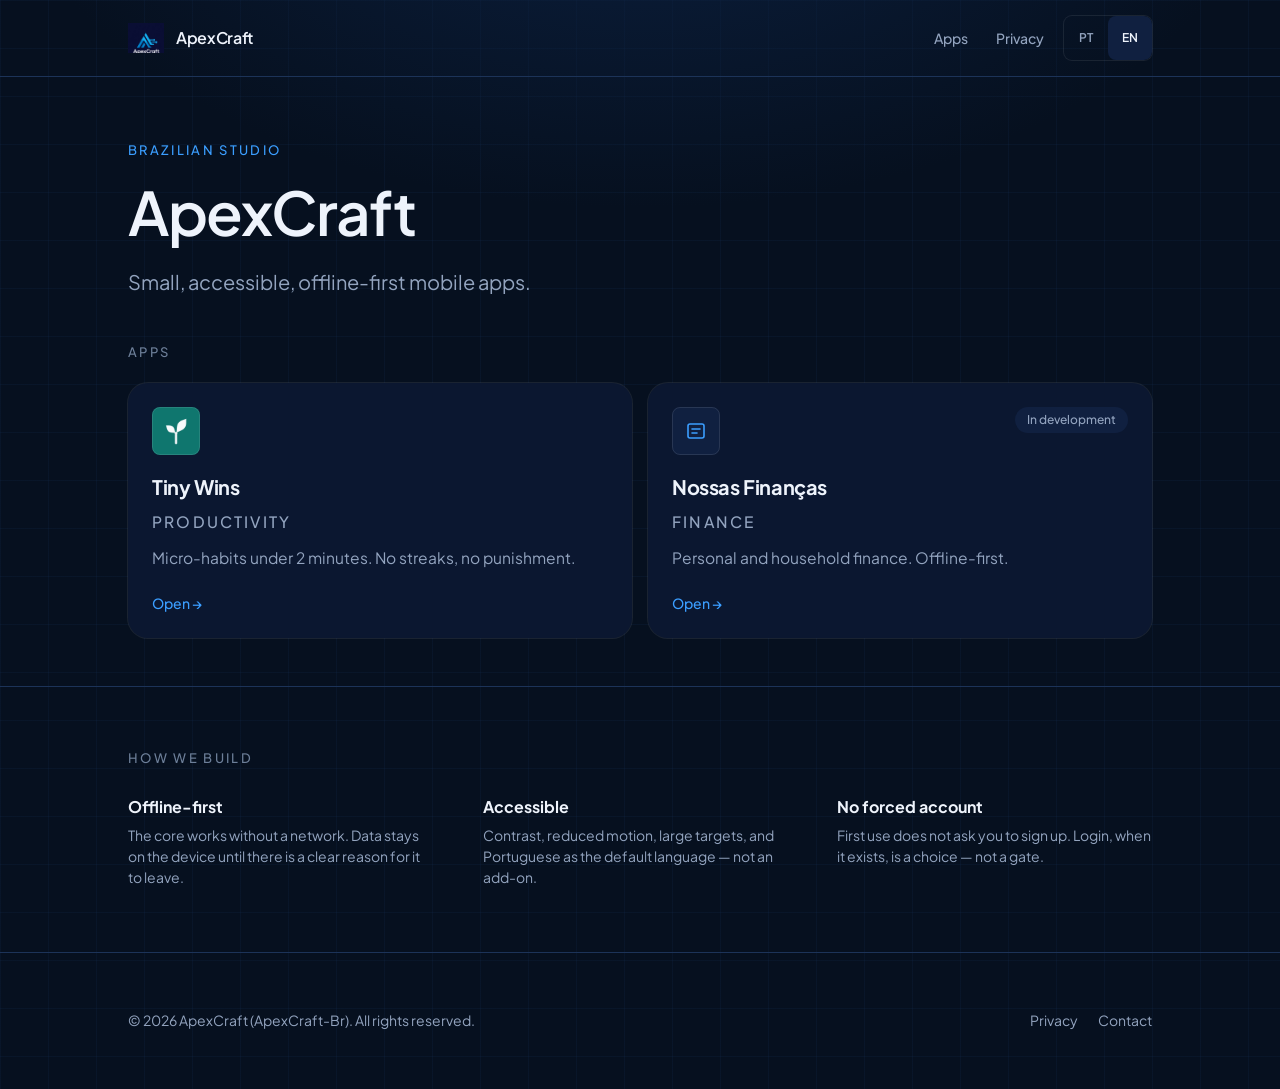
==== en/index.html @ 13cb4218 "Publish ApexCraft org hub and Tiny Wins privacy policy. Static GitHub Pages site: portfolio, short p" ====
<!DOCTYPE html>
<html lang="en">
<head>
  <meta charset="utf-8">
  <meta name="viewport" content="width=device-width, initial-scale=1">
  <title>ApexCraft — offline-first mobile apps</title>
  <meta name="description" content="Brazilian studio building small, accessible, offline-first mobile apps.">
  <meta name="theme-color" content="#06101F">
  <link rel="canonical" href="https://apexcraft-br.github.io/en/">
  <link rel="alternate" hreflang="pt-BR" href="https://apexcraft-br.github.io/">
  <link rel="alternate" hreflang="en" href="https://apexcraft-br.github.io/en/">
  <link rel="alternate" hreflang="x-default" href="https://apexcraft-br.github.io/">
  <link rel="icon" type="image/svg+xml" href="/assets/favicon.svg">
  <link rel="stylesheet" href="https://fonts.googleapis.com/css2?family=Plus+Jakarta+Sans:ital,wght@0,400;0,500;0,600;0,700;1,400&display=swap">
  <link rel="stylesheet" href="/assets/site.css">
  <meta property="og:title" content="ApexCraft — offline-first mobile apps">
  <meta property="og:description" content="Brazilian studio building small, accessible, offline-first mobile apps.">
  <meta property="og:url" content="https://apexcraft-br.github.io/en/">
  <meta property="og:image" content="https://apexcraft-br.github.io/assets/og.jpg">
  <meta property="og:type" content="website">
  <meta name="twitter:card" content="summary_large_image">
  
</head>
<body class="circuit">
  <a class="skip" href="#content">Skip to content</a>
  <header class="site-header">
    <div class="wrap header-inner">
      <a class="brand" href="/en/">
        <img src="/assets/apexcraft-mark.png" width="36" height="30" alt="">
        <span>ApexCraft</span>
      </a>
      <nav class="nav" aria-label="Primary">
        <a href="/en/#apps">Apps</a>
        <a href="/en/privacy/">Privacy</a>
        <div class="lang" role="group" aria-label="Language">
          <a href="/" lang="pt-BR" hreflang="pt-BR">PT</a>
          <a href="/en/" lang="en" hreflang="en" aria-current="true">EN</a>
        </div>
      </nav>
    </div>
  </header>
  <div id="content">
  <main>
    <section class="wrap hero">
      <p class="kicker">Brazilian studio</p>
      <h1>ApexCraft</h1>
      <p class="lede">Small, accessible, offline-first mobile apps.</p>
    </section>
    <section class="wrap" id="apps" aria-labelledby="apps-heading">
      <h2 class="section-label" id="apps-heading">Apps</h2>
      <ul class="grid-2"><li>
        <a class="card" href="/en/apps/tiny-wins/">
          <div class="card-top"><img class="icon-app" src="/assets/tiny-wins-icon.png" width="48" height="48" alt=""></div>
          <h3>Tiny Wins</h3>
          <p class="meta">Productivity</p>
          <p>Micro-habits under 2 minutes. No streaks, no punishment.</p>
          <span class="cta-row">Open →</span>
        </a>
      </li>
<li>
        <a class="card" href="/en/apps/our-finances/">
          <div class="card-top"><span class="icon-stub" aria-hidden="true"><svg viewBox="0 0 24 24" width="24" height="24" fill="none"><rect x="4" y="5" width="16" height="14" rx="2" stroke="currentColor" stroke-width="1.6"/><path d="M8 10h8M8 14h5" stroke="currentColor" stroke-width="1.6" stroke-linecap="round"/></svg></span><span class="badge">In development</span></div>
          <h3>Nossas Finanças</h3>
          <p class="meta">Finance</p>
          <p>Personal and household finance. Offline-first.</p>
          <span class="cta-row">Open →</span>
        </a>
      </li></ul>
    </section>
    <section class="principles" aria-labelledby="principles-heading">
      <div class="wrap">
        <h2 class="section-label" id="principles-heading">How we build</h2>
        <ul><li><h3>Offline-first</h3><p>The core works without a network. Data stays on the device until there is a clear reason for it to leave.</p></li><li><h3>Accessible</h3><p>Contrast, reduced motion, large targets, and Portuguese as the default language — not an add-on.</p></li><li><h3>No forced account</h3><p>First use does not ask you to sign up. Login, when it exists, is a choice — not a gate.</p></li></ul>
      </div>
    </section>
  </main></div>
  <footer class="site-footer">
    <div class="wrap footer-inner">
      <p>© 2026 ApexCraft (ApexCraft-Br). All rights reserved.</p>
      <p class="footer-links">
        <a href="/en/privacy/">Privacy</a>
        <a href="mailto:danieltodt@gmail.com">Contact</a>
      </p>
    </div>
  </footer>
</body>
</html>
---- assets/site.css ----
:root {
  --bg: #06101f;
  --surface: #0b1730;
  --elevated: #102040;
  --fg: #eef3fb;
  --muted: #93a4bf;
  --subtle: #6d7f99;
  --accent: #3b9eff;
  --accent-fg: #06101f;
  --border: #1c3358;
  --tw: #0f766e;
  --radius-sm: 8px;
  --radius-md: 12px;
  --radius-lg: 20px;
  --radius-xl: 28px;
  --shadow-border: 0 0 0 1px rgb(255 255 255 / 0.08);
  --shadow-border-hover: 0 0 0 1px rgb(255 255 255 / 0.14);
  --font: "Plus Jakarta Sans", ui-sans-serif, system-ui, sans-serif;
  --space-1: 4px;
  --space-2: 8px;
  --space-3: 12px;
  --space-4: 16px;
  --space-5: 24px;
  --space-6: 32px;
  --space-7: 48px;
  --space-8: 64px;
}

*,
*::before,
*::after {
  box-sizing: border-box;
}

html {
  -webkit-font-smoothing: antialiased;
  -moz-osx-font-smoothing: grayscale;
  background: var(--bg);
  color: var(--fg);
  scroll-behavior: smooth;
}

body {
  margin: 0;
  min-height: 100dvh;
  font-family: var(--font);
  background: var(--bg);
  color: var(--fg);
  line-height: 1.5;
}

body.circuit {
  background-color: var(--bg);
  background-image:
    radial-gradient(ellipse 80% 55% at 50% -15%, rgb(12 34 68 / 0.9), transparent 62%),
    linear-gradient(rgb(59 158 255 / 0.045) 1px, transparent 1px),
    linear-gradient(90deg, rgb(59 158 255 / 0.045) 1px, transparent 1px);
  background-size: auto, 48px 48px, 48px 48px;
}

img {
  max-width: 100%;
  height: auto;
}

a {
  color: inherit;
}

a:focus-visible,
button:focus-visible {
  outline: 2px solid var(--accent);
  outline-offset: 3px;
}

button:not(:disabled) {
  cursor: pointer;
  font: inherit;
}

h1,
h2,
h3 {
  text-wrap: balance;
  line-height: 1.15;
}

p {
  text-wrap: pretty;
}

.skip {
  position: absolute;
  left: 12px;
  top: 12px;
  z-index: 50;
  padding: 8px 16px;
  background: var(--accent);
  color: var(--accent-fg);
  border-radius: var(--radius-sm);
  text-decoration: none;
  transform: translateY(-200%);
}

.skip:focus {
  transform: none;
}

.wrap {
  width: min(64rem, calc(100% - 2.5rem));
  margin-inline: auto;
}

@media (min-width: 640px) {
  .wrap {
    width: min(64rem, calc(100% - 4rem));
  }
}

.site-header,
.site-footer {
  border-color: var(--border);
  border-style: solid;
  border-width: 0;
}

.site-header {
  border-bottom-width: 1px;
}

.site-footer {
  border-top-width: 1px;
}

.header-inner,
.footer-inner {
  display: flex;
  align-items: center;
  justify-content: space-between;
  gap: 16px;
  padding: 16px 0;
}

.brand {
  display: flex;
  align-items: center;
  gap: 12px;
  text-decoration: none;
  font-weight: 600;
  letter-spacing: -0.02em;
}

.brand img {
  width: 36px;
  height: 30px;
  object-fit: contain;
}

.nav {
  display: flex;
  align-items: center;
  gap: 4px;
}

.nav a {
  display: inline-flex;
  align-items: center;
  min-height: 44px;
  padding: 0 12px;
  text-decoration: none;
  color: var(--muted);
  font-size: 0.875rem;
  font-weight: 500;
  border-radius: var(--radius-sm);
}

.nav a:hover {
  color: var(--fg);
}

.lang {
  display: flex;
  margin-left: 4px;
  overflow: hidden;
  border-radius: var(--radius-sm);
  box-shadow: var(--shadow-border);
}

.lang a {
  min-width: 44px;
  justify-content: center;
  padding: 0 10px;
  font-size: 0.75rem;
  font-weight: 600;
  letter-spacing: 0.04em;
}

.lang a[aria-current="true"] {
  background: var(--elevated);
  color: var(--fg);
}

.hero {
  padding: 64px 0 48px;
}

.kicker {
  margin: 0;
  font-size: 0.8125rem;
  font-weight: 500;
  letter-spacing: 0.18em;
  text-transform: uppercase;
  color: var(--accent);
}

.hero h1 {
  margin: 16px 0 0;
  font-size: clamp(2.25rem, 6vw, 3.75rem);
  font-weight: 600;
  letter-spacing: -0.03em;
}

.lede {
  margin: 20px 0 0;
  max-width: 36rem;
  font-size: clamp(1.0625rem, 2vw, 1.25rem);
  line-height: 1.55;
  color: var(--muted);
}

.section-label {
  margin: 0;
  font-size: 0.8125rem;
  font-weight: 500;
  letter-spacing: 0.18em;
  text-transform: uppercase;
  color: var(--subtle);
}

.grid-2 {
  display: grid;
  gap: 16px;
  margin: 24px 0 0;
  padding: 0;
  list-style: none;
}

@media (min-width: 640px) {
  .grid-2 {
    grid-template-columns: 1fr 1fr;
  }
}

.card {
  display: flex;
  flex-direction: column;
  height: 100%;
  padding: 24px;
  background: var(--surface);
  border-radius: var(--radius-lg);
  box-shadow: var(--shadow-border);
  text-decoration: none;
  transition: box-shadow 150ms ease;
}

.card:hover {
  box-shadow: var(--shadow-border-hover);
}

.card-top {
  display: flex;
  align-items: flex-start;
  justify-content: space-between;
  gap: 12px;
}

.card h3 {
  margin: 20px 0 0;
  font-size: 1.25rem;
  letter-spacing: -0.02em;
}

.meta {
  margin: 4px 0 0;
  font-size: 0.75rem;
  font-weight: 500;
  letter-spacing: 0.14em;
  text-transform: uppercase;
  color: var(--subtle);
}

.card p {
  margin: 12px 0 0;
  flex: 1;
  color: var(--muted);
  font-size: 0.975rem;
}

.cta-row {
  margin-top: 24px;
  color: var(--accent);
  font-size: 0.875rem;
  font-weight: 500;
}

.badge {
  display: inline-flex;
  align-items: center;
  border-radius: 999px;
  background: var(--elevated);
  color: var(--muted);
  font-size: 0.75rem;
  font-weight: 500;
  padding: 4px 12px;
}

.icon-app {
  width: 48px;
  height: 48px;
  border-radius: var(--radius-sm);
  outline: 1px solid rgb(255 255 255 / 0.1);
  outline-offset: -1px;
}

.icon-stub {
  display: inline-flex;
  width: 48px;
  height: 48px;
  align-items: center;
  justify-content: center;
  border-radius: var(--radius-sm);
  background: var(--elevated);
  color: var(--accent);
  outline: 1px solid rgb(255 255 255 / 0.1);
  outline-offset: -1px;
}

.principles {
  border-top: 1px solid var(--border);
  margin-top: 48px;
  padding: 64px 0;
}

.principles ul {
  display: grid;
  gap: 40px;
  margin: 32px 0 0;
  padding: 0;
  list-style: none;
}

@media (min-width: 640px) {
  .principles ul {
    grid-template-columns: 1fr 1fr 1fr;
  }
}

.principles h3 {
  margin: 0;
  font-size: 1rem;
}

.principles p {
  margin: 8px 0 0;
  color: var(--muted);
  font-size: 0.875rem;
}

.page {
  padding: 48px 0 80px;
  max-width: 48rem;
}

.back {
  display: inline-flex;
  align-items: center;
  gap: 8px;
  min-height: 44px;
  color: var(--muted);
  text-decoration: none;
  font-size: 0.875rem;
  font-weight: 500;
}

.back:hover {
  color: var(--fg);
}

.product-head {
  display: flex;
  align-items: flex-start;
  gap: 20px;
  margin-top: 40px;
}

.product-head img {
  width: 72px;
  height: 72px;
  border-radius: var(--radius-md);
  outline: 1px solid rgb(255 255 255 / 0.1);
  outline-offset: -1px;
}

.page h1 {
  margin: 8px 0 0;
  font-size: clamp(2rem, 4vw, 2.5rem);
  font-weight: 600;
  letter-spacing: -0.03em;
}

.page .lede {
  margin-top: 32px;
}

.feature-list {
  margin: 16px 0 0;
  padding: 0;
  list-style: none;
}

.feature-list li {
  display: flex;
  gap: 12px;
  margin-top: 12px;
  padding: 12px 16px;
  background: var(--surface);
  border-radius: var(--radius-sm);
  box-shadow: var(--shadow-border);
}

.dot {
  width: 6px;
  height: 6px;
  margin-top: 8px;
  border-radius: 99px;
  background: var(--tw);
  flex-shrink: 0;
}

.btn {
  display: inline-flex;
  align-items: center;
  min-height: 44px;
  padding: 0 20px;
  border-radius: var(--radius-sm);
  background: var(--fg);
  color: var(--bg);
  text-decoration: none;
  font-size: 0.875rem;
  font-weight: 600;
}

.btn-ghost {
  background: var(--surface);
  color: var(--fg);
  box-shadow: var(--shadow-border);
}

.actions {
  display: flex;
  flex-wrap: wrap;
  gap: 12px;
  margin-top: 40px;
}

.note {
  margin-top: 16px;
  color: var(--subtle);
  font-size: 0.875rem;
}

.footer-inner {
  color: var(--muted);
  font-size: 0.875rem;
  padding: 32px 0;
  flex-wrap: wrap;
}

.footer-inner a {
  color: var(--muted);
  text-decoration: none;
  min-height: 44px;
  display: inline-flex;
  align-items: center;
}

.footer-inner a:hover {
  color: var(--fg);
}

.footer-links {
  display: flex;
  gap: 20px;
  flex-wrap: wrap;
}

.lang-doc {
  display: flex;
  gap: 8px;
  margin-bottom: 8px;
}

.lang-doc a,
.lang-doc button {
  display: inline-flex;
  align-items: center;
  min-height: 44px;
  padding: 0 16px;
  border: 0;
  border-radius: var(--radius-sm);
  background: var(--surface);
  color: var(--muted);
  box-shadow: var(--shadow-border);
  text-decoration: none;
  font-size: 0.875rem;
  font-weight: 500;
}

.lang-doc a[aria-current="true"],
.lang-doc button[aria-pressed="true"] {
  background: var(--fg);
  color: var(--bg);
  box-shadow: none;
}

.policy header {
  margin-top: 32px;
  padding-bottom: 32px;
  border-bottom: 1px solid var(--border);
}

.policy h1 {
  margin-top: 12px;
}

.policy .publisher,
.policy time,
.policy .updated {
  color: var(--muted);
}

.policy .updated {
  font-size: 0.875rem;
  color: var(--subtle);
}

.policy section {
  padding: 32px 0;
  border-bottom: 1px solid var(--border);
}

.policy section:last-of-type {
  border-bottom: 0;
}

.policy h2 {
  margin: 0;
  font-size: 1.25rem;
  letter-spacing: -0.02em;
}

.policy p {
  margin: 12px 0 0;
  max-width: 65ch;
  color: var(--muted);
  font-size: 0.975rem;
  line-height: 1.6;
}

.policy ul {
  margin: 16px 0 0;
  padding-left: 20px;
  max-width: 65ch;
  color: var(--muted);
  font-size: 0.975rem;
  line-height: 1.6;
}

.policy a {
  color: var(--accent);
}

.kicker.tw {
  color: var(--tw);
}

html[data-policy-lang="pt"] .policy-en {
  display: none;
}

html[data-policy-lang="en"] .policy-pt {
  display: none;
}

@media print {
  html[data-policy-lang] .policy-en,
  html[data-policy-lang] .policy-pt {
    display: block !important;
  }
}

@media (prefers-reduced-motion: reduce) {
  html {
    scroll-behavior: auto;
  }
  *,
  *::before,
  *::after {
    transition: none !important;
  }
}
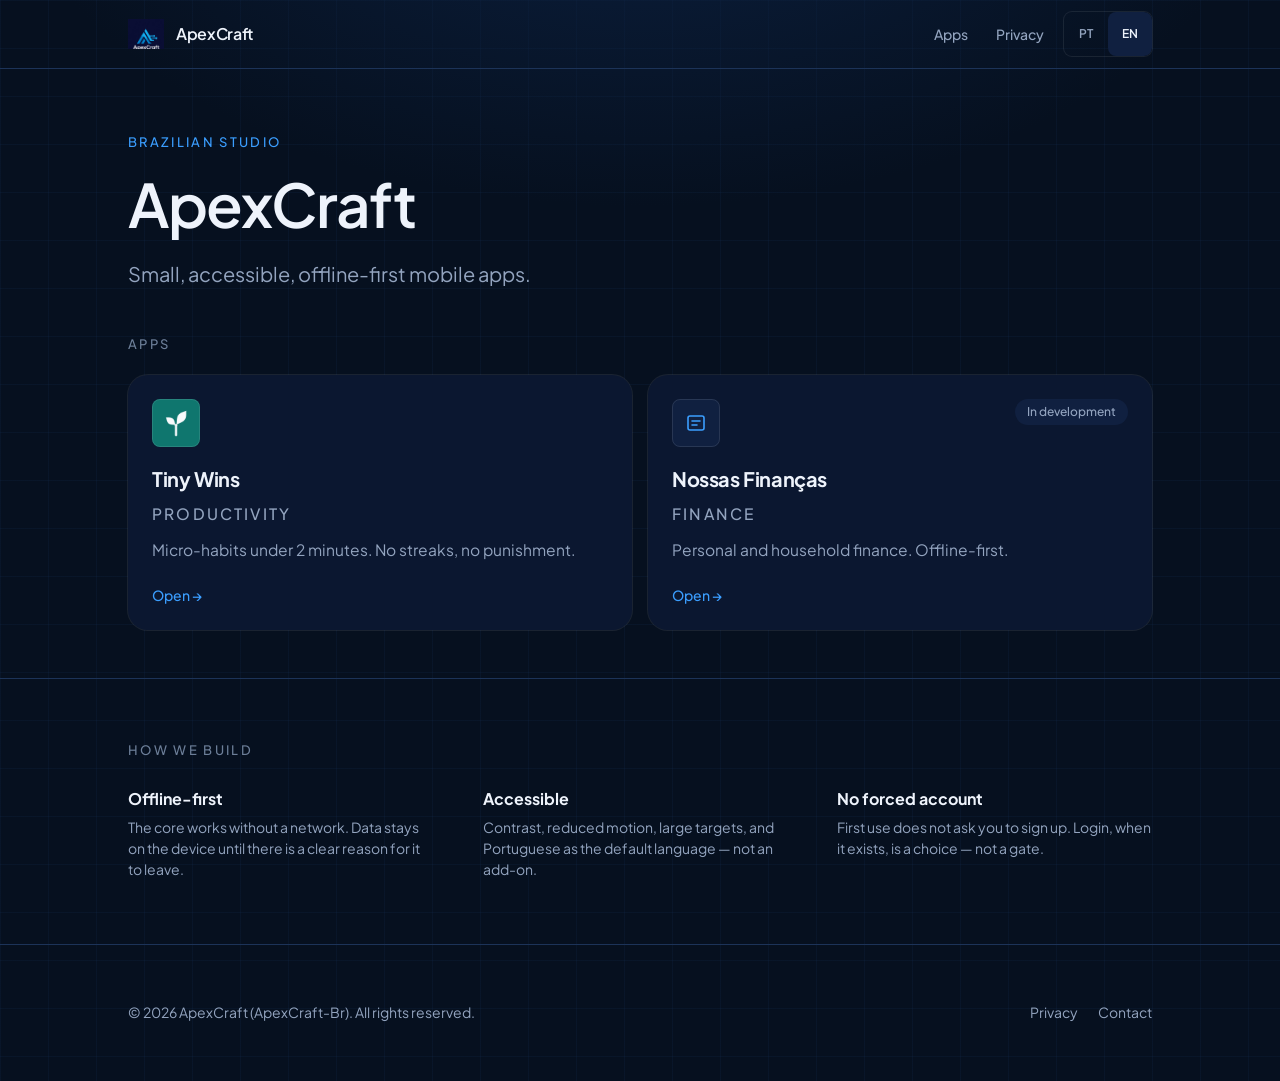
==== commit dbc86f38: "Tighten mobile header; keep Apps nav on larger screens." ====
--- a/en/index.html
+++ b/en/index.html
@@ -30,7 +30,7 @@
         <span>ApexCraft</span>
       </a>
       <nav class="nav" aria-label="Primary">
-        <a href="/en/#apps">Apps</a>
+        <a class="nav-apps" href="/en/#apps">Apps</a>
         <a href="/en/privacy/">Privacy</a>
         <div class="lang" role="group" aria-label="Language">
           <a href="/" lang="pt-BR" hreflang="pt-BR">PT</a>
--- a/assets/site.css
+++ b/assets/site.css
@@ -38,6 +38,7 @@
   background: var(--bg);
   color: var(--fg);
   scroll-behavior: smooth;
+  overflow-x: hidden;
 }
 
 body {
@@ -135,10 +136,11 @@
 .header-inner,
 .footer-inner {
   display: flex;
+  flex-wrap: wrap;
   align-items: center;
   justify-content: space-between;
-  gap: 16px;
-  padding: 16px 0;
+  gap: 12px;
+  padding: 12px 0;
 }
 
 .brand {
@@ -176,6 +178,16 @@
 
 .nav a:hover {
   color: var(--fg);
+}
+
+.nav a.nav-apps {
+  display: none;
+}
+
+@media (min-width: 640px) {
+  .nav a.nav-apps {
+    display: inline-flex;
+  }
 }
 
 .lang {
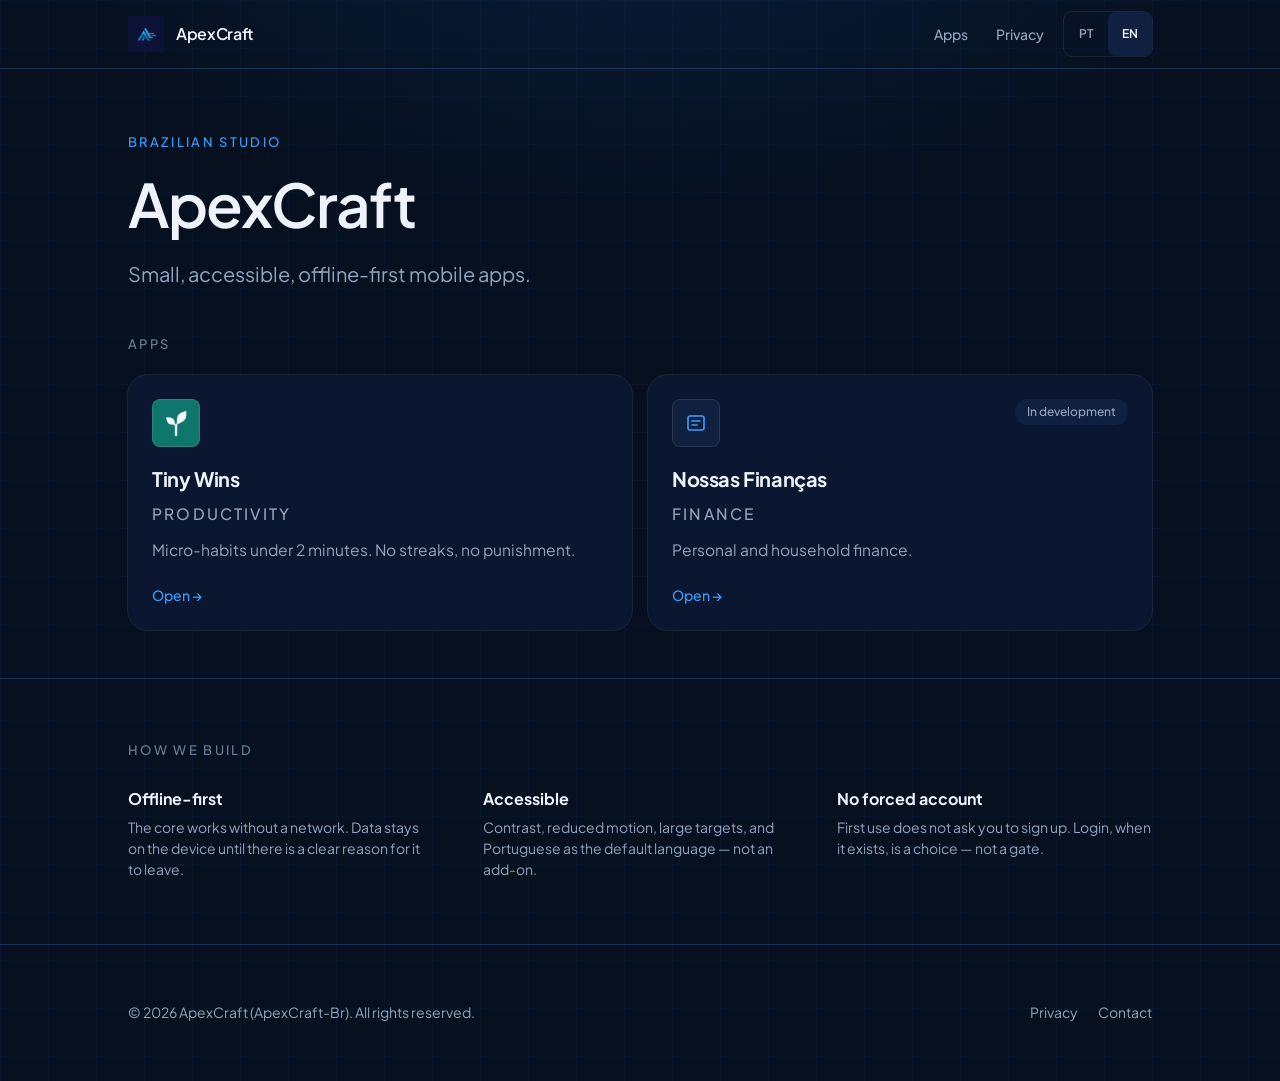
==== commit 2e6adf6d: "Ship Recraft SVG mark, refresh OG card, drop unused rasters. Replace the traced favicon and header m" ====
--- a/en/index.html
+++ b/en/index.html
@@ -26,7 +26,7 @@
   <header class="site-header">
     <div class="wrap header-inner">
       <a class="brand" href="/en/">
-        <img src="/assets/apexcraft-mark.png" width="36" height="30" alt="">
+        <img src="/assets/apexcraft-mark.svg" width="36" height="36" alt="">
         <span>ApexCraft</span>
       </a>
       <nav class="nav" aria-label="Primary">
@@ -62,7 +62,7 @@
           <div class="card-top"><span class="icon-stub" aria-hidden="true"><svg viewBox="0 0 24 24" width="24" height="24" fill="none"><rect x="4" y="5" width="16" height="14" rx="2" stroke="currentColor" stroke-width="1.6"/><path d="M8 10h8M8 14h5" stroke="currentColor" stroke-width="1.6" stroke-linecap="round"/></svg></span><span class="badge">In development</span></div>
           <h3>Nossas Finanças</h3>
           <p class="meta">Finance</p>
-          <p>Personal and household finance. Offline-first.</p>
+          <p>Personal and household finance.</p>
           <span class="cta-row">Open →</span>
         </a>
       </li></ul>
@@ -79,7 +79,7 @@
       <p>© 2026 ApexCraft (ApexCraft-Br). All rights reserved.</p>
       <p class="footer-links">
         <a href="/en/privacy/">Privacy</a>
-        <a href="mailto:danieltodt@gmail.com">Contact</a>
+        <a href="mailto:apexcraft@googlegroups.com">Contact</a>
       </p>
     </div>
   </footer>
--- a/assets/site.css
+++ b/assets/site.css
@@ -154,7 +154,7 @@
 
 .brand img {
   width: 36px;
-  height: 30px;
+  height: 36px;
   object-fit: contain;
 }
 
@@ -403,6 +403,18 @@
   align-items: flex-start;
   gap: 20px;
   margin-top: 40px;
+}
+
+.product-head > div {
+  display: flex;
+  min-width: 0;
+  flex: 1;
+  flex-direction: column;
+  gap: 8px;
+}
+
+.product-head h1 {
+  margin: 0;
 }
 
 .product-head img {
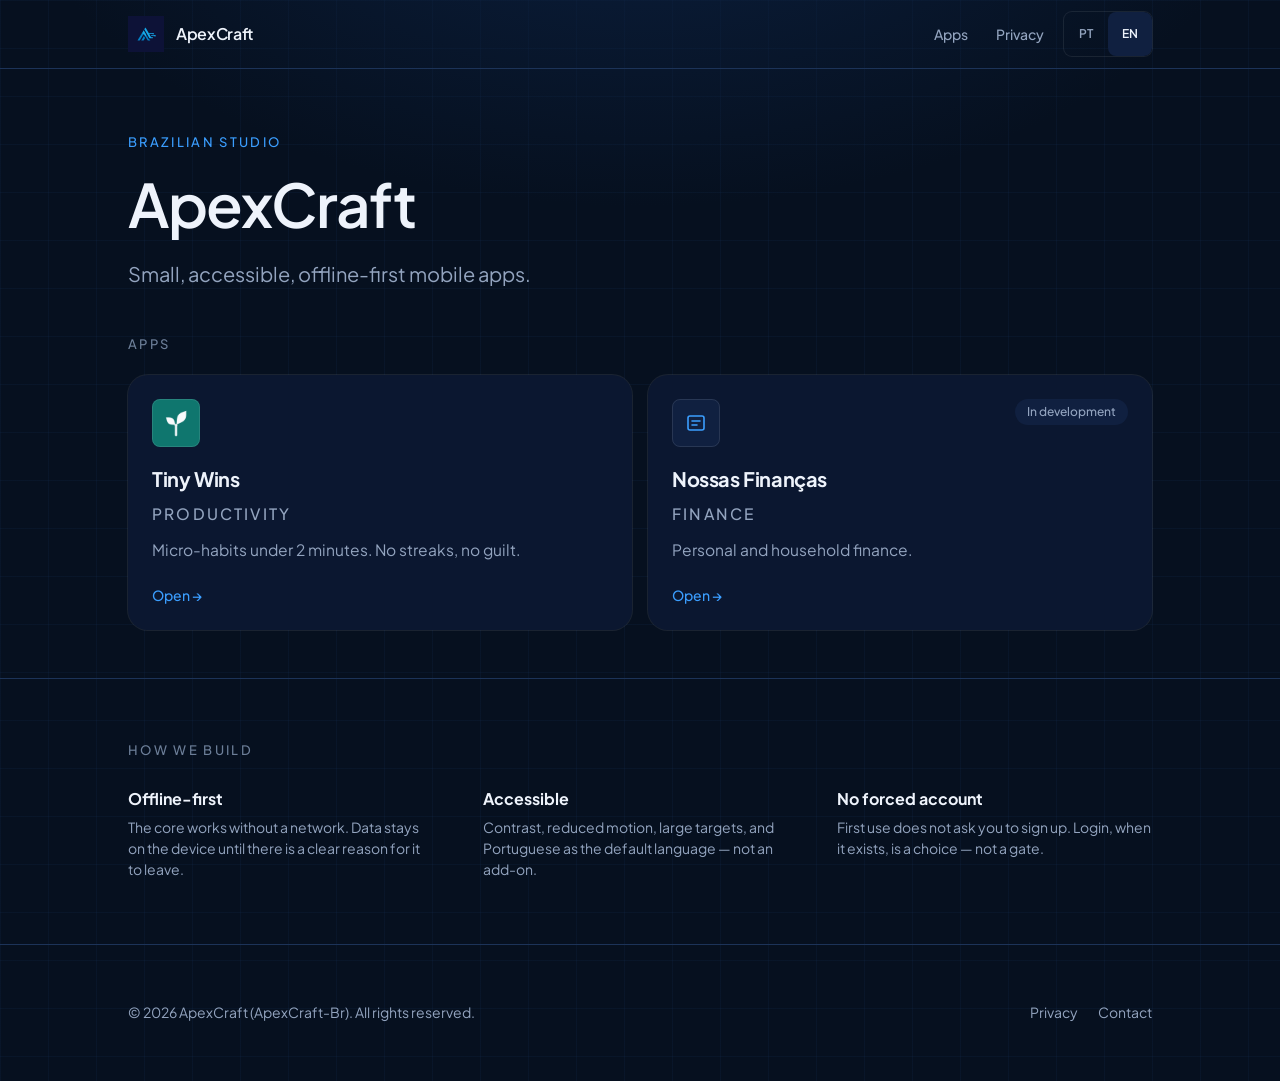
==== commit 54c48d28: "docs(tiny-wins): align hub cards with Productivity copy (#43)" ====
--- a/en/index.html
+++ b/en/index.html
@@ -53,7 +53,7 @@
           <div class="card-top"><img class="icon-app" src="/assets/tiny-wins-icon.png" width="48" height="48" alt=""></div>
           <h3>Tiny Wins</h3>
           <p class="meta">Productivity</p>
-          <p>Micro-habits under 2 minutes. No streaks, no punishment.</p>
+          <p>Micro-habits under 2 minutes. No streaks, no guilt.</p>
           <span class="cta-row">Open →</span>
         </a>
       </li>
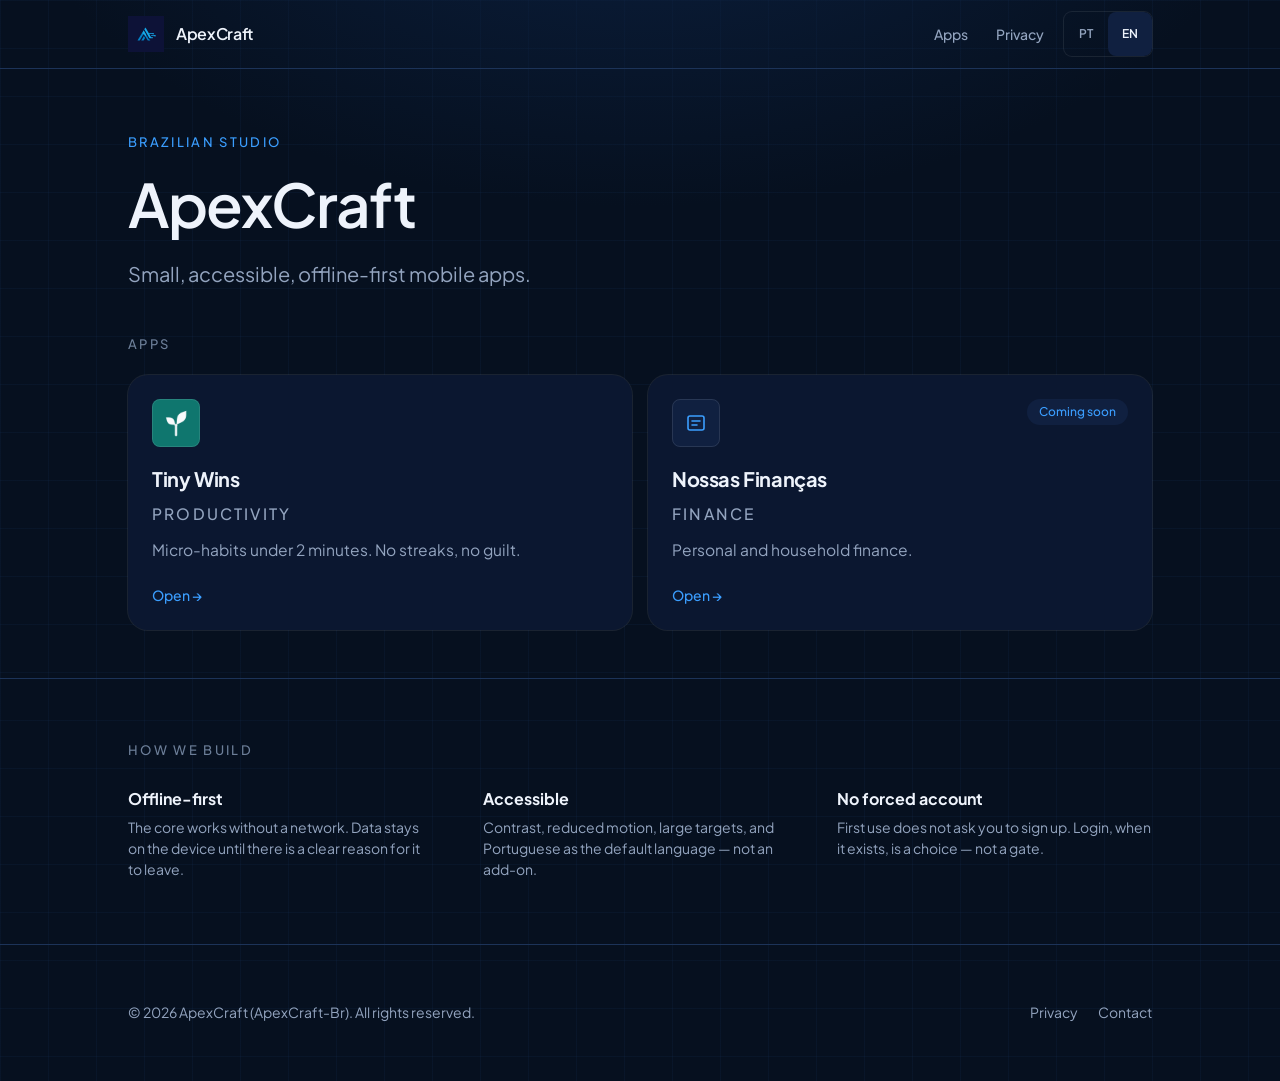
==== commit 8ac572e9: "Sync hub copy from generator; add app-status badges. Fold the orphan deletion section into Exclusão," ====
--- a/en/index.html
+++ b/en/index.html
@@ -59,7 +59,7 @@
       </li>
 <li>
         <a class="card" href="/en/apps/our-finances/">
-          <div class="card-top"><span class="icon-stub" aria-hidden="true"><svg viewBox="0 0 24 24" width="24" height="24" fill="none"><rect x="4" y="5" width="16" height="14" rx="2" stroke="currentColor" stroke-width="1.6"/><path d="M8 10h8M8 14h5" stroke="currentColor" stroke-width="1.6" stroke-linecap="round"/></svg></span><span class="badge">In development</span></div>
+          <div class="card-top"><span class="icon-stub" aria-hidden="true"><svg viewBox="0 0 24 24" width="24" height="24" fill="none"><rect x="4" y="5" width="16" height="14" rx="2" stroke="currentColor" stroke-width="1.6"/><path d="M8 10h8M8 14h5" stroke="currentColor" stroke-width="1.6" stroke-linecap="round"/></svg></span><span class="badge badge-soon">Coming soon</span></div>
           <h3>Nossas Finanças</h3>
           <p class="meta">Finance</p>
           <p>Personal and household finance.</p>
--- a/assets/site.css
+++ b/assets/site.css
@@ -326,6 +326,19 @@
   padding: 4px 12px;
 }
 
+.badge-soon {
+  color: var(--accent);
+}
+
+.badge-dev {
+  color: var(--muted);
+}
+
+.badge-prototype {
+  color: var(--fg);
+  box-shadow: var(--shadow-border);
+}
+
 .icon-app {
   width: 48px;
   height: 48px;
@@ -518,33 +531,8 @@
   flex-wrap: wrap;
 }
 
-.lang-doc {
-  display: flex;
-  gap: 8px;
-  margin-bottom: 8px;
-}
-
-.lang-doc a,
-.lang-doc button {
-  display: inline-flex;
-  align-items: center;
-  min-height: 44px;
-  padding: 0 16px;
-  border: 0;
-  border-radius: var(--radius-sm);
-  background: var(--surface);
-  color: var(--muted);
-  box-shadow: var(--shadow-border);
-  text-decoration: none;
-  font-size: 0.875rem;
-  font-weight: 500;
-}
-
-.lang-doc a[aria-current="true"],
-.lang-doc button[aria-pressed="true"] {
-  background: var(--fg);
-  color: var(--bg);
-  box-shadow: none;
+.kicker.tw {
+  color: var(--tw);
 }
 
 .policy header {
@@ -602,25 +590,6 @@
 
 .policy a {
   color: var(--accent);
-}
-
-.kicker.tw {
-  color: var(--tw);
-}
-
-html[data-policy-lang="pt"] .policy-en {
-  display: none;
-}
-
-html[data-policy-lang="en"] .policy-pt {
-  display: none;
-}
-
-@media print {
-  html[data-policy-lang] .policy-en,
-  html[data-policy-lang] .policy-pt {
-    display: block !important;
-  }
 }
 
 @media (prefers-reduced-motion: reduce) {
